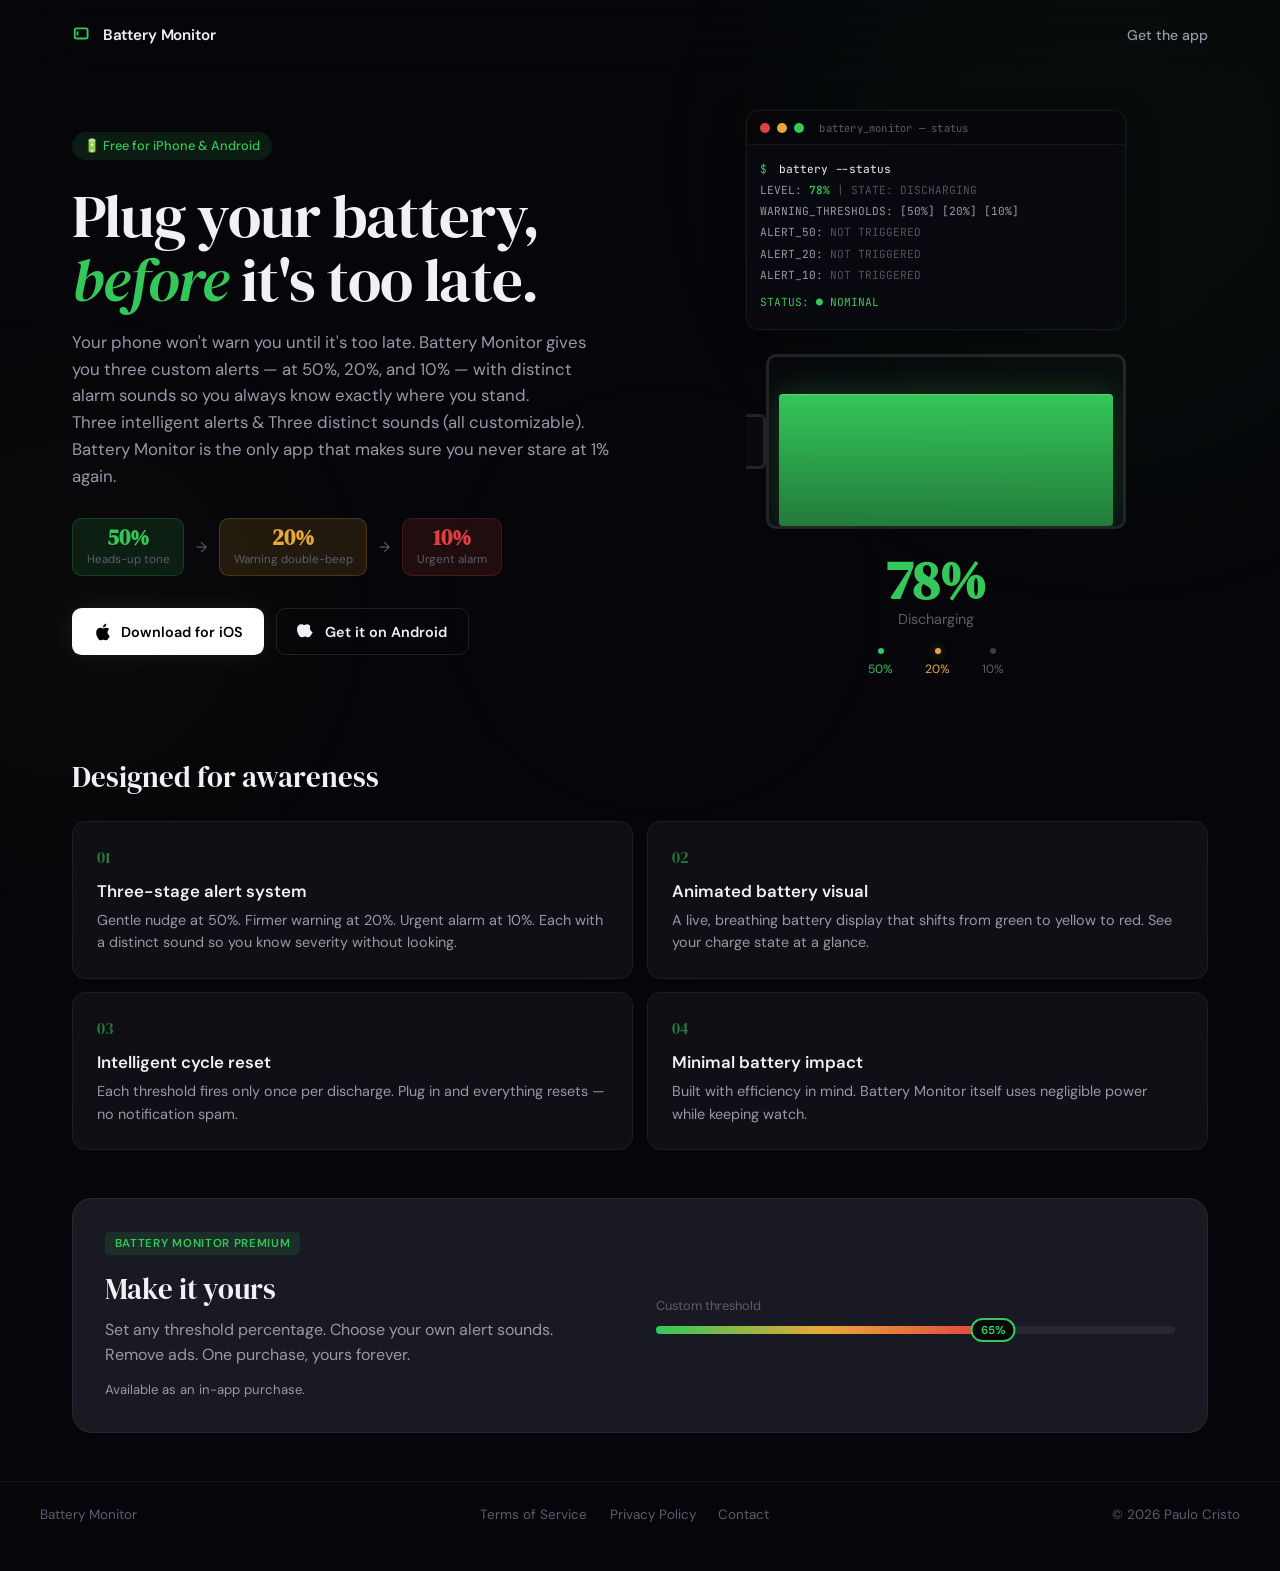
==== index.html @ 03c3da65 "first commit" ====
<!doctype html>
<html lang="en">
<head>
  <meta charset="UTF-8" />
  <meta name="viewport" content="width=device-width, initial-scale=1.0" />
  <title>Battery Monitor — Stay Charged. Stay Aware.</title>
  <meta name="description" content="Get custom battery alerts at 50%, 20%, and 10% before your phone dies. Battery Monitor warns you early with unique alarm sounds — free on iPhone and Android." />
  <meta name="keywords" content="battery monitor, battery alert, low battery warning, battery level tracker, battery health, charge reminder" />
  <link rel="canonical" href="https://pcristo.dev/battery-monitor/" />
  <meta property="og:type" content="website" />
  <meta property="og:url" content="https://pcristo.dev/battery-monitor/" />
  <meta property="og:title" content="Battery Monitor — Stay Charged. Stay Aware." />
  <meta property="og:description" content="Get custom battery alerts at 50%, 20%, and 10% before your phone dies. Free on iPhone and Android." />
  <meta name="twitter:card" content="summary" />
  <meta name="twitter:title" content="Battery Monitor — Stay Charged. Stay Aware." />
  <meta name="twitter:description" content="Get custom battery alerts at 50%, 20%, and 10% before your phone dies. Free on iPhone and Android." />
  <link rel="preconnect" href="https://fonts.googleapis.com" />
  <link rel="preconnect" href="https://fonts.gstatic.com" crossorigin />
  <link href="https://fonts.googleapis.com/css2?family=DM+Sans:opsz,wght@9..40,300;9..40,400;9..40,500;9..40,600;9..40,700&family=DM+Serif+Display:ital@0;1&family=JetBrains+Mono:wght@400;500;600;700&display=swap" rel="stylesheet" />
  <link rel="stylesheet" href="styles.css" />
</head>
<body>
  <div class="bg-ambient" aria-hidden="true">
    <div class="glow glow-1"></div>
    <div class="glow glow-2"></div>
    <div class="glow glow-3"></div>
  </div>

  <header class="topbar">
    <a href="#" class="logo">
      <span class="logo-mark" aria-hidden="true">
        <svg width="22" height="22" viewBox="0 0 24 24" fill="none"><rect x="3" y="7" width="14" height="11" rx="2" stroke="currentColor" stroke-width="2"/><line x1="6" y1="11" x2="6" y2="14" stroke="currentColor" stroke-width="2" stroke-linecap="round"/></svg>
      </span>
      <span class="logo-text">Battery Monitor</span>
    </a>
    <a class="nav-link" href="#download">Get the app</a>
  </header>

  <main>
    <section class="hero">
      <div class="hero-text">
        <span class="badge">🔋 Free for iPhone &amp; Android</span>
        <h1>Plug your battery,<br><em>before</em> it's too late.</h1>
        <p class="subhead">
          Your phone won't warn you until it's too late. Battery Monitor gives you three custom alerts — at 50%, 20%, and 10% — with distinct alarm sounds so you always know exactly where you stand.
          <br/>Three intelligent alerts & Three distinct sounds (all customizable). <br/>Battery Monitor is the only app that makes sure you
          never stare at 1% again.
        </p>
        <div class="threshold-row">
          <div class="thresh thresh-safe">
            <span class="thresh-pct">50%</span>
            <span class="thresh-label">Heads-up tone</span>
          </div>
          <div class="thresh-sep" aria-hidden="true">→</div>
          <div class="thresh thresh-warn">
            <span class="thresh-pct">20%</span>
            <span class="thresh-label">Warning double-beep</span>
          </div>
          <div class="thresh-sep" aria-hidden="true">→</div>
          <div class="thresh thresh-critical">
            <span class="thresh-pct">10%</span>
            <span class="thresh-label">Urgent alarm</span>
          </div>
        </div>
        <div class="cta-row" id="download">
          <a class="btn btn-dark" href="https://apps.apple.com/us/app/battery-monitor-pal/id6785798331" target="_blank" rel="noreferrer noopener">
            <svg width="20" height="20" viewBox="0 0 24 24" fill="currentColor"><path d="M18.71 19.5c-.83 1.24-1.71 2.45-3.05 2.47-1.34.03-1.77-.79-3.29-.79-1.53 0-2 .77-3.27.82-1.31.05-2.3-1.32-3.14-2.53C4.25 17 2.94 12.45 4.7 9.39c.87-1.52 2.43-2.48 4.12-2.51 1.28-.02 2.5.87 3.29.87.78 0 2.26-1.07 3.8-.91.65.03 2.47.26 3.64 1.98-.09.06-2.17 1.28-2.15 3.81.03 3.02 2.65 4.03 2.68 4.04-.03.07-.42 1.44-1.38 2.83M13 3.5c.73-.83 1.94-1.46 2.94-1.5.13 1.17-.34 2.35-1.04 3.19-.69.85-1.83 1.51-2.95 1.42-.15-1.15.41-2.35 1.05-3.11z"/></svg>
            Download for iOS
          </a>
          <a class="btn btn-outline" href="#" target="_blank" rel="noreferrer noopener">
            <svg width="20" height="20" viewBox="0 0 24 24" fill="currentColor"><path d="M17.523 2.264c-.454.5-2.01 1.74-2.01 4.87 0 3.62 3.18 4.88 3.22 4.88-.02.11-.5 1.72-1.65 3.4-1 1.47-2.04 2.93-3.67 2.93-1.6 0-2.1-.95-3.92-.95-1.84 0-2.42.97-3.94.97-1.58 0-2.66-1.57-3.63-3.04-.98-1.5-1.88-4.12-1.88-6.55 0-3.9 2.54-5.96 5.03-5.96 1.33 0 2.43.87 3.26.87.8 0 2.05-1.01 3.48-1.01.59 0 2.7.05 3.9 2.07z"/></svg>
            Get it on Android
          </a>
        </div>
      </div>

      <div class="hero-visual">
        <!-- Terminal console -->
        <div class="hero-terminal" aria-hidden="true">
          <div class="term-header">
            <span class="term-dot term-dot-red"></span>
            <span class="term-dot term-dot-yellow"></span>
            <span class="term-dot term-dot-green"></span>
            <span class="term-title">battery_monitor — status</span>
          </div>
          <div class="term-body">
            <p><span class="term-prompt">$</span> battery --status</p>
            <p class="term-line">LEVEL: <span class="term-green">78%</span> <span class="term-dim">| STATE: DISCHARGING</span></p>
            <p class="term-line">WARNING_THRESHOLDS: [50%] [20%] [10%]</p>
            <p class="term-line">ALERT_50: <span class="term-dim">NOT TRIGGERED</span></p>
            <p class="term-line">ALERT_20: <span class="term-dim">NOT TRIGGERED</span></p>
            <p class="term-line">ALERT_10: <span class="term-dim">NOT TRIGGERED</span></p>
            <p class="term-status">STATUS: <span class="term-blink">● NOMINAL</span></p>
          </div>
        </div>

        <!-- Battery graphic -->
        <div class="battery-preview" aria-hidden="true">
          <div class="battery-shell">
            <div class="battery-cap"></div>
            <div class="battery-body">
              <div class="battery-fill"></div>
              <div class="battery-pulse-ring"></div>
            </div>
          </div>
          <div class="battery-label">
            <span class="battery-pct">78%</span>
            <span class="battery-state">Discharging</span>
          </div>
          <div class="battery-indicators">
            <span class="ind ind-done"><span></span>50%</span>
            <span class="ind ind-active"><span></span>20%</span>
            <span class="ind ind-pending"><span></span>10%</span>
          </div>
        </div>
      </div>
    </section>

    <section class="features">
      <h2 class="section-title">Designed for awareness</h2>
      <div class="features-grid">
        <article class="feature">
          <div class="feature-num">01</div>
          <h3>Three-stage alert system</h3>
          <p>Gentle nudge at 50%. Firmer warning at 20%. Urgent alarm at 10%. Each with a distinct sound so you know severity without looking.</p>
        </article>
        <article class="feature">
          <div class="feature-num">02</div>
          <h3>Animated battery visual</h3>
          <p>A live, breathing battery display that shifts from green to yellow to red. See your charge state at a glance.</p>
        </article>
        <article class="feature">
          <div class="feature-num">03</div>
          <h3>Intelligent cycle reset</h3>
          <p>Each threshold fires only once per discharge. Plug in and everything resets — no notification spam.</p>
        </article>
        <article class="feature">
          <div class="feature-num">04</div>
          <h3>Minimal battery impact</h3>
          <p>Built with efficiency in mind. Battery Monitor itself uses negligible power while keeping watch.</p>
        </article>
      </div>
    </section>

    <section class="premium">
      <div class="premium-wrap">
        <div class="premium-text">
          <span class="premium-chip">Battery Monitor Premium</span>
          <h2>Make it yours</h2>
          <p>Set any threshold percentage. Choose your own alert sounds. Remove ads. One purchase, yours forever.</p>
          <p class="premium-note">Available as an in-app purchase.</p>
        </div>
        <div class="premium-visual" aria-hidden="true">
          <div class="slider-visual">
            <span class="slider-label">Custom threshold</span>
            <div class="slider-track">
              <div class="slider-fill" style="width:65%"></div>
              <div class="slider-thumb" style="left:65%">65%</div>
            </div>
          </div>
        </div>
      </div>
    </section>
  </main>

  <footer class="footer">
    <div class="footer-content">
      <p class="footer-brand">Battery Monitor</p>
      <nav>
        <a href="./terms.html">Terms of Service</a>
        <span class="foot-dot">·</span>
        <a href="./privacy.html">Privacy Policy</a>
        <span class="foot-dot">·</span>
        <a href="mailto:paulocristo@me.com">Contact</a>
      </nav>
      <p class="footer-copy">© 2026 Paulo Cristo</p>
    </div>
  </footer>
</body>
</html>
---- styles.css ----
:root {
  --bg: #06060a;
  --surface: rgba(18, 18, 24, 0.8);
  --surface-solid: #121218;
  --surface-raised: rgba(28, 28, 38, 0.9);
  --border: rgba(255,255,255,0.06);
  --border-strong: rgba(255,255,255,0.1);
  --text: #f0f0f5;
  --text-secondary: #9898a8;
  --text-tertiary: #5c5c6e;
  --green: #34c759;
  --green-dim: rgba(52,199,89,0.12);
  --green-glow: rgba(52,199,89,0.25);
  --yellow: #e8a838;
  --yellow-dim: rgba(232,168,56,0.12);
  --red: #e04040;
  --red-dim: rgba(224,64,64,0.12);
  --font-display: "DM Serif Display", Georgia, serif;
  --font-body: "DM Sans", -apple-system, BlinkMacSystemFont, sans-serif;
  --radius-sm: 0.6rem;
  --radius: 0.85rem;
  --radius-lg: 1.25rem;
}

*, *::before, *::after { box-sizing: border-box; margin: 0; padding: 0; }
html { scroll-behavior: smooth; }

body {
  font-family: var(--font-body);
  color: var(--text);
  background: var(--bg);
  min-height: 100vh;
  overflow-x: hidden;
  -webkit-font-smoothing: antialiased;
}

/* Ambient glow background */
.bg-ambient { position: fixed; inset: 0; pointer-events: none; z-index: 0; overflow: hidden; }
.glow {
  position: absolute;
  border-radius: 50%;
  filter: blur(120px);
  opacity: 0.18;
}
.glow-1 { width: 600px; height: 600px; background: rgba(52,199,89,0.25); top: -15%; right: -10%; }
.glow-2 { width: 400px; height: 400px; background: rgba(232,168,56,0.15); bottom: 10%; left: -10%; }
.glow-3 { width: 300px; height: 300px; background: rgba(224,64,64,0.12); top: 50%; left: 40%; }

/* === TOPBAR === */
.topbar {
  position: relative; z-index: 2;
  display: flex; justify-content: space-between; align-items: center;
  max-width: 1200px; margin: 0 auto;
  padding: 1.35rem 2rem;
  backdrop-filter: blur(20px);
  -webkit-backdrop-filter: blur(20px);
}
.logo {
  display: flex; align-items: center; gap: 0.55rem;
  text-decoration: none; color: var(--text);
}
.logo-mark { color: var(--green); }
.logo-text { font-weight: 600; font-size: 0.95rem; letter-spacing: -0.01em; }
.nav-link {
  color: var(--text-secondary);
  text-decoration: none;
  font-size: 0.88rem;
  font-weight: 500;
  transition: color 0.2s;
}
.nav-link:hover { color: var(--text); }

/* === HERO === */
.hero {
  position: relative; z-index: 1;
  display: grid; grid-template-columns: 1fr 1fr;
  gap: 3rem; align-items: center;
  max-width: 1200px; margin: 0 auto;
  padding: 2.5rem 2rem 3rem;
}

.badge {
  display: inline-flex; align-items: center; gap: 0.35rem;
  font-size: 0.8rem; font-weight: 500;
  color: var(--green);
  background: var(--green-dim);
  padding: 0.35rem 0.75rem;
  border-radius: 999px;
  margin-bottom: 1.5rem;
}
h1 {
  font-family: var(--font-display);
  font-size: clamp(2.2rem, 5vw, 3.8rem);
  line-height: 1.06;
  font-weight: 400;
  letter-spacing: -0.015em;
  margin-bottom: 1rem;
}
h1 em { font-style: italic; color: var(--green); }
.subhead {
  color: var(--text-secondary);
  font-size: 1.05rem;
  line-height: 1.6;
  max-width: 46ch;
  margin-bottom: 1.75rem;
}

/* Threshold row */
.threshold-row {
  display: flex; align-items: center; gap: 0.75rem;
  margin-bottom: 2rem;
  flex-wrap: wrap;
}
.thresh {
  padding: 0.5rem 0.85rem;
  border-radius: var(--radius-sm);
  text-align: center;
  min-width: 90px;
}
.thresh-pct {
  display: block;
  font-family: var(--font-display);
  font-size: 1.4rem;
  line-height: 1;
  font-weight: 700;
}
.thresh-label { font-size: 0.72rem; color: var(--text-tertiary); display: block; margin-top: 0.15rem; }
.thresh-safe { background: var(--green-dim); border: 1px solid rgba(52,199,89,0.2); }
.thresh-safe .thresh-pct { color: var(--green); }
.thresh-warn { background: var(--yellow-dim); border: 1px solid rgba(232,168,56,0.2); }
.thresh-warn .thresh-pct { color: var(--yellow); }
.thresh-critical { background: var(--red-dim); border: 1px solid rgba(224,64,64,0.2); }
.thresh-critical .thresh-pct { color: var(--red); }
.thresh-sep { color: var(--text-tertiary); font-size: 0.9rem; }

.cta-row { display: flex; flex-wrap: wrap; gap: 0.75rem; }
.btn {
  display: inline-flex; align-items: center; gap: 0.5rem;
  padding: 0.8rem 1.3rem;
  border-radius: var(--radius-sm);
  font-size: 0.9rem;
  font-weight: 600;
  text-decoration: none;
  transition: all 0.2s ease;
  font-family: var(--font-body);
}
.btn-dark {
  background: #fff; color: #000;
  box-shadow: 0 0 24px rgba(255,255,255,0.08);
}
.btn-dark:hover { transform: translateY(-1px); box-shadow: 0 0 32px rgba(255,255,255,0.14); }
.btn-outline {
  background: transparent; color: var(--text);
  border: 1px solid var(--border-strong);
}
.btn-outline:hover { background: rgba(255,255,255,0.04); border-color: rgba(255,255,255,0.18); }

/* === HERO VISUAL (terminal + battery stacked) === */
.hero-visual {
  display: flex;
  flex-direction: column;
  align-items: center;
  gap: 1.5rem;
}

/* === TERMINAL CONSOLE === */
.hero-terminal {
  width: 100%;
  max-width: 380px;
  background: rgba(10, 10, 16, 0.85);
  border: 1px solid var(--border);
  border-radius: var(--radius);
  overflow: hidden;
  backdrop-filter: blur(20px);
  -webkit-backdrop-filter: blur(20px);
  box-shadow: 0 8px 32px rgba(0,0,0,0.4), 0 0 0 1px rgba(52,199,89,0.06);
}
.term-header {
  display: flex;
  align-items: center;
  gap: 0.45rem;
  padding: 0.6rem 0.8rem;
  background: rgba(0,0,0,0.3);
  border-bottom: 1px solid var(--border);
}
.term-dot {
  width: 10px; height: 10px;
  border-radius: 50%;
}
.term-dot-red { background: #e04040; }
.term-dot-yellow { background: #e8a838; }
.term-dot-green { background: #34c759; }
.term-title {
  margin-left: 0.5rem;
  font-family: "JetBrains Mono", "SF Mono", "Fira Code", monospace;
  font-size: 0.66rem;
  color: var(--text-tertiary);
  letter-spacing: 0.02em;
}
.term-body {
  padding: 0.9rem 0.8rem;
  font-family: "JetBrains Mono", "SF Mono", "Fira Code", monospace;
  font-size: 0.7rem;
  line-height: 1.75;
}
.term-body p { margin-bottom: 0.1rem; }
.term-prompt { color: var(--green); margin-right: 0.35rem; }
.term-line { color: var(--text-secondary); }
.term-green { color: var(--green); font-weight: 600; }
.term-dim { color: #52525b; }
.term-status {
  margin-top: 0.5rem;
  color: var(--green);
}
.term-blink { animation: termBlink 2s step-end infinite; }
@keyframes termBlink { 50% { opacity: 0.3; } }
.battery-preview {
  width: 100%;
  max-width: 380px;
  text-align: center;
  position: relative;
}
.battery-shell {
  display: flex; align-items: center;
  position: relative;
}
.battery-body {
  flex: 1;
  height: 175px;
  border: 3px solid var(--border-strong);
  border-radius: 10px;
  position: relative;
  overflow: hidden;
  background: rgba(255,255,255,0.02);
}
.battery-cap {
  width: 20px; height: 55px;
  border: 3px solid var(--border-strong);
  border-left: none;
  border-radius: 0 6px 6px 0;
  background: rgba(255,255,255,0.02);
}
.battery-fill {
  position: absolute;
  bottom: 0; left: 10px; right: 10px;
  height: 78%;
  background: linear-gradient(180deg, var(--green) 0%, rgba(52,199,89,0.6) 100%);
  border-radius: 4px;
  animation: fillPulse 3s ease-in-out infinite;
  box-shadow: 0 0 30px var(--green-glow), inset 0 1px 0 rgba(255,255,255,0.2);
}
@keyframes fillPulse {
  0%, 100% { box-shadow: 0 0 20px var(--green-glow), inset 0 1px 0 rgba(255,255,255,0.2); }
  50% { box-shadow: 0 0 40px var(--green-glow), inset 0 1px 0 rgba(255,255,255,0.3); }
}
.battery-pulse-ring {
  position: absolute;
  inset: -8px;
  border-radius: 14px;
  border: 1.5px solid rgba(52,199,89,0.3);
  animation: ringPulse 3s ease-in-out infinite;
}
@keyframes ringPulse {
  0%, 100% { opacity: 0.4; transform: scale(1); }
  50% { opacity: 0.15; transform: scale(1.04); }
}
.battery-label {
  margin-top: 1.5rem;
}
.battery-pct {
  font-family: var(--font-display);
  font-size: 3.4rem;
  font-weight: 700;
  color: var(--green);
  line-height: 1;
}
.battery-state {
  display: block;
  font-size: 0.9rem;
  color: var(--text-tertiary);
  margin-top: 0.2rem;
}
.battery-indicators {
  display: flex; justify-content: center; gap: 2rem;
  margin-top: 1.25rem;
}
.ind {
  display: flex; flex-direction: column; align-items: center; gap: 0.4rem;
  font-size: 0.75rem; color: var(--text-tertiary);
}
.ind span {
  width: 6px; height: 6px; border-radius: 50%;
}
.ind-done span { background: var(--green); }
.ind-done { color: var(--green); }
.ind-active span { background: var(--yellow); box-shadow: 0 0 8px rgba(232,168,56,0.5); animation: blink 2s step-end infinite; }
.ind-active { color: var(--yellow); }
.ind-pending span { background: #3a3a45; }

@keyframes blink { 50% { opacity: 0.3; } }

/* === FEATURES === */
.features {
  position: relative; z-index: 1;
  max-width: 1200px; margin: 0 auto;
  padding: 2rem 2rem 3rem;
}
.section-title {
  font-family: var(--font-display);
  font-size: 1.8rem;
  font-weight: 400;
  margin-bottom: 1.5rem;
}
.features-grid {
  display: grid; grid-template-columns: repeat(2, 1fr);
  gap: 0.85rem;
}
.feature {
  background: var(--surface);
  border: 1px solid var(--border);
  border-radius: var(--radius);
  padding: 1.5rem;
  backdrop-filter: blur(20px);
  -webkit-backdrop-filter: blur(20px);
  transition: border-color 0.2s, transform 0.2s;
}
.feature:hover { border-color: var(--border-strong); transform: translateY(-2px); }
.feature-num {
  font-family: var(--font-display);
  font-size: 1rem;
  color: var(--green);
  margin-bottom: 0.75rem;
  opacity: 0.6;
}
.feature h3 {
  font-size: 1.05rem;
  font-weight: 600;
  margin-bottom: 0.45rem;
}
.feature p {
  color: var(--text-secondary);
  font-size: 0.9rem;
  line-height: 1.55;
}

/* === PREMIUM === */
.premium {
  position: relative; z-index: 1;
  max-width: 1200px; margin: 0 auto;
  padding: 0 2rem 3rem;
}
.premium-wrap {
  display: grid; grid-template-columns: 1fr 1fr;
  gap: 2rem; align-items: center;
  background: var(--surface-raised);
  border: 1px solid var(--border);
  border-radius: var(--radius-lg);
  padding: 2rem;
  backdrop-filter: blur(20px);
  -webkit-backdrop-filter: blur(20px);
}
.premium-chip {
  display: inline-block;
  font-size: 0.72rem;
  font-weight: 600;
  letter-spacing: 0.06em;
  text-transform: uppercase;
  color: var(--green);
  background: var(--green-dim);
  padding: 0.25rem 0.6rem;
  border-radius: 0.3rem;
  margin-bottom: 0.85rem;
}
.premium-text h2 {
  font-family: var(--font-display);
  font-size: 1.8rem;
  font-weight: 400;
  margin-bottom: 0.6rem;
}
.premium-text p {
  color: var(--text-secondary);
  line-height: 1.55;
  max-width: 42ch;
}
.premium-note { font-size: 0.82rem; color: var(--text-tertiary); margin-top: 0.75rem; }

/* Slider visual */
.slider-visual { padding: 1rem 0; }
.slider-label { font-size: 0.8rem; color: var(--text-tertiary); margin-bottom: 0.75rem; display: block; }
.slider-track {
  height: 8px;
  background: rgba(255,255,255,0.06);
  border-radius: 999px;
  position: relative;
}
.slider-fill {
  height: 100%;
  background: linear-gradient(90deg, var(--green), var(--yellow), var(--red));
  border-radius: 999px;
  animation: sliderMove 4s ease-in-out infinite;
}
@keyframes sliderMove {
  0%, 100% { width: 65%; }
  50% { width: 30%; }
}
.slider-thumb {
  position: absolute; top: 50%; transform: translate(-50%, -50%);
  background: var(--bg);
  border: 2px solid var(--green);
  color: var(--green);
  font-size: 0.72rem;
  font-weight: 700;
  padding: 0.15rem 0.5rem;
  border-radius: 999px;
  white-space: nowrap;
  animation: thumbMove 4s ease-in-out infinite;
}
@keyframes thumbMove {
  0%, 100% { left: 65%; border-color: var(--green); color: var(--green); }
  50% { left: 30%; border-color: var(--yellow); color: var(--yellow); }
}

/* === FOOTER === */
.footer {
  position: relative; z-index: 1;
  border-top: 1px solid var(--border);
  padding: 1.5rem 2rem 3rem;
}
.footer-content {
  max-width: 1200px; margin: 0 auto;
  display: flex; justify-content: space-between; align-items: center;
  flex-wrap: wrap; gap: 0.75rem;
  color: var(--text-tertiary);
  font-size: 0.84rem;
}
.footer nav { display: flex; align-items: center; gap: 0.6rem; }
.footer a { color: var(--text-tertiary); text-decoration: none; transition: color 0.2s; }
.footer a:hover { color: var(--text); }
.foot-dot { color: rgba(255,255,255,0.1); }

/* === RESPONSIVE === */
@media (max-width: 920px) {
  .hero { grid-template-columns: 1fr; gap: 2rem; padding: 1rem 1.25rem 1.5rem; }
  .features-grid { grid-template-columns: 1fr; }
  .premium-wrap { grid-template-columns: 1fr; }
  .features { padding: 0 1.25rem 1.5rem; }
  .premium { padding: 0 1.25rem 2rem; }
  .footer-content { flex-direction: column; text-align: center; }
  .topbar { padding: 1rem 1.25rem; }
  .hero-visual { order: -1; }
  .hero-terminal { max-width: 320px; }
  .battery-preview { max-width: 320px; }
  .battery-body { height: 140px; }
  .battery-cap { height: 44px; width: 16px; }
  .battery-pct { font-size: 2.6rem; }
}
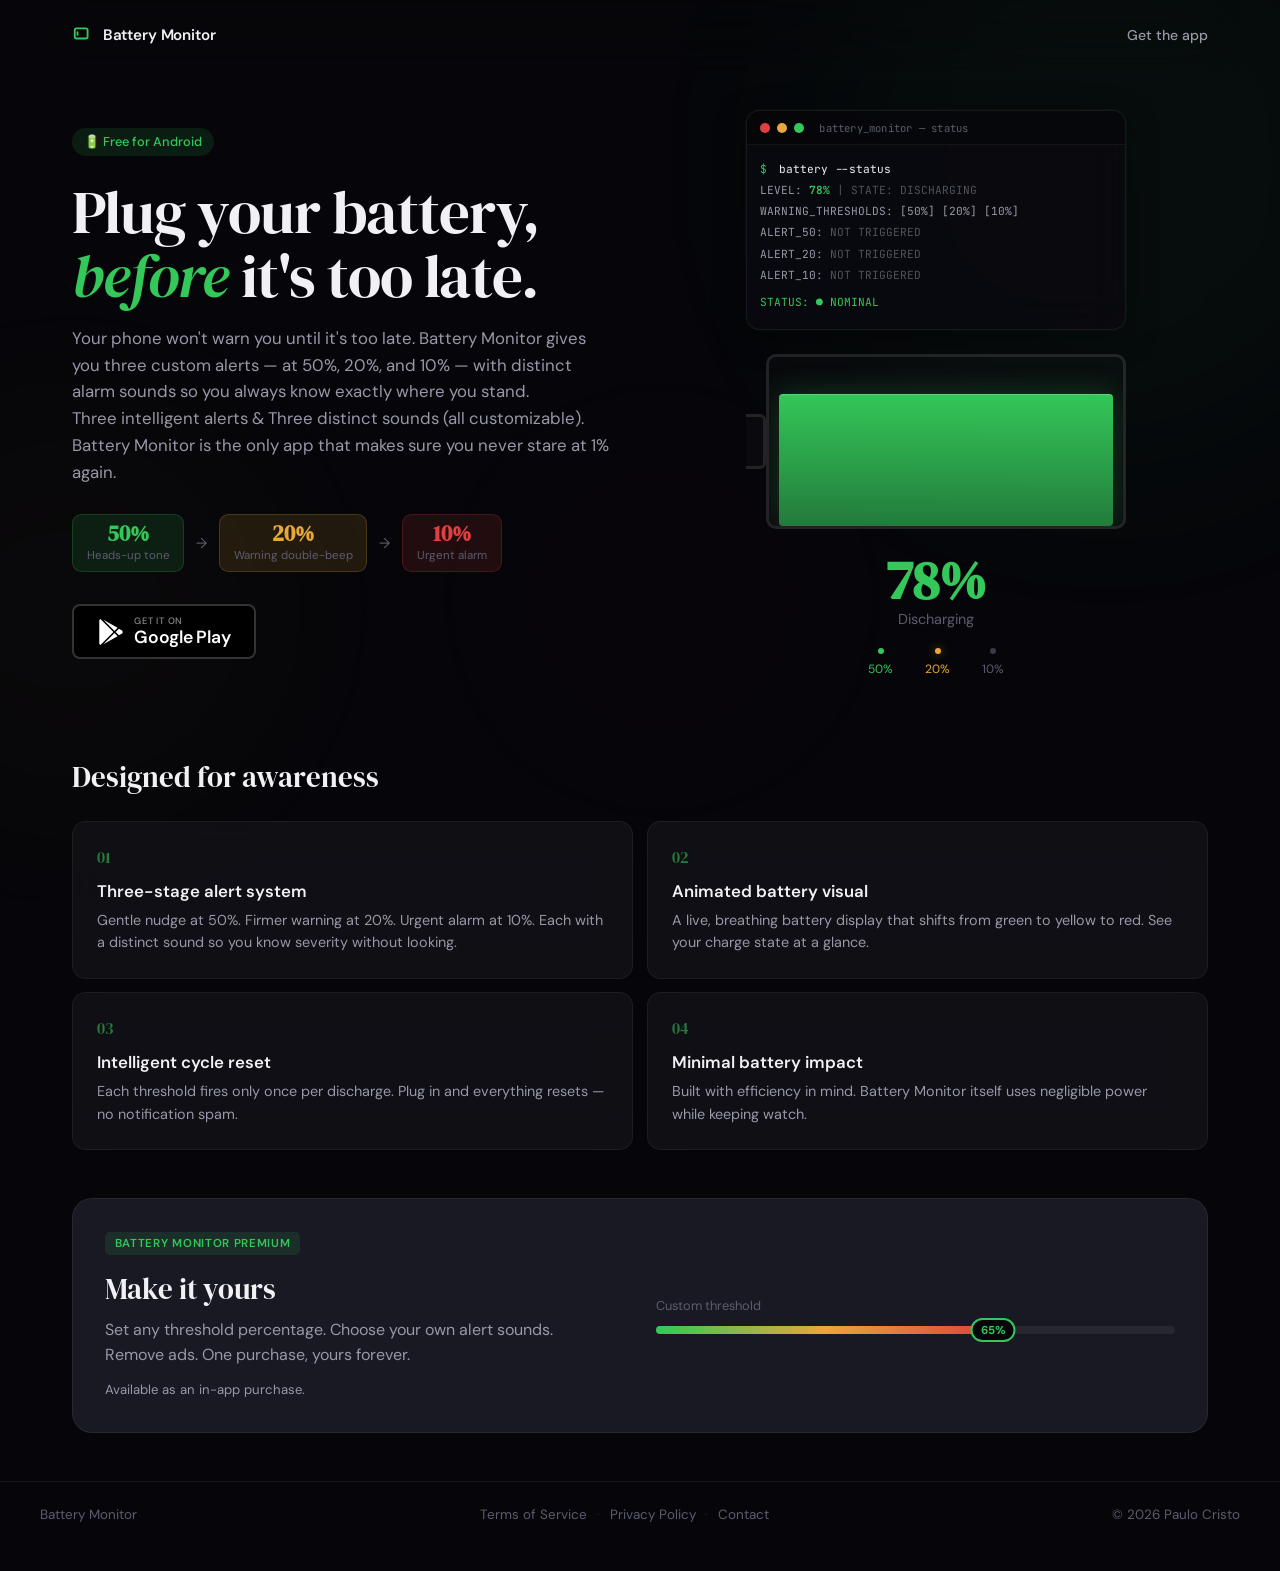
==== commit 4c521fbb: "update cta styles and remove ios refs" ====
--- a/index.html
+++ b/index.html
@@ -4,16 +4,16 @@
   <meta charset="UTF-8" />
   <meta name="viewport" content="width=device-width, initial-scale=1.0" />
   <title>Battery Monitor — Stay Charged. Stay Aware.</title>
-  <meta name="description" content="Get custom battery alerts at 50%, 20%, and 10% before your phone dies. Battery Monitor warns you early with unique alarm sounds — free on iPhone and Android." />
+  <meta name="description" content="Get custom battery alerts at 50%, 20%, and 10% before your phone dies. Battery Monitor warns you early with unique alarm sounds — free on Android." />
   <meta name="keywords" content="battery monitor, battery alert, low battery warning, battery level tracker, battery health, charge reminder" />
   <link rel="canonical" href="https://pcristo.dev/battery-monitor/" />
   <meta property="og:type" content="website" />
   <meta property="og:url" content="https://pcristo.dev/battery-monitor/" />
   <meta property="og:title" content="Battery Monitor — Stay Charged. Stay Aware." />
-  <meta property="og:description" content="Get custom battery alerts at 50%, 20%, and 10% before your phone dies. Free on iPhone and Android." />
+  <meta property="og:description" content="Get custom battery alerts at 50%, 20%, and 10% before your phone dies. Free on Android." />
   <meta name="twitter:card" content="summary" />
   <meta name="twitter:title" content="Battery Monitor — Stay Charged. Stay Aware." />
-  <meta name="twitter:description" content="Get custom battery alerts at 50%, 20%, and 10% before your phone dies. Free on iPhone and Android." />
+  <meta name="twitter:description" content="Get custom battery alerts at 50%, 20%, and 10% before your phone dies. Free on Android." />
   <link rel="preconnect" href="https://fonts.googleapis.com" />
   <link rel="preconnect" href="https://fonts.gstatic.com" crossorigin />
   <link href="https://fonts.googleapis.com/css2?family=DM+Sans:opsz,wght@9..40,300;9..40,400;9..40,500;9..40,600;9..40,700&family=DM+Serif+Display:ital@0;1&family=JetBrains+Mono:wght@400;500;600;700&display=swap" rel="stylesheet" />
@@ -39,7 +39,7 @@
   <main>
     <section class="hero">
       <div class="hero-text">
-        <span class="badge">🔋 Free for iPhone &amp; Android</span>
+        <span class="badge">🔋 Free for Android</span>
         <h1>Plug your battery,<br><em>before</em> it's too late.</h1>
         <p class="subhead">
           Your phone won't warn you until it's too late. Battery Monitor gives you three custom alerts — at 50%, 20%, and 10% — with distinct alarm sounds so you always know exactly where you stand.
@@ -63,13 +63,12 @@
           </div>
         </div>
         <div class="cta-row" id="download">
-          <a class="btn btn-dark" href="https://apps.apple.com/us/app/battery-monitor-pal/id6785798331" target="_blank" rel="noreferrer noopener">
-            <svg width="20" height="20" viewBox="0 0 24 24" fill="currentColor"><path d="M18.71 19.5c-.83 1.24-1.71 2.45-3.05 2.47-1.34.03-1.77-.79-3.29-.79-1.53 0-2 .77-3.27.82-1.31.05-2.3-1.32-3.14-2.53C4.25 17 2.94 12.45 4.7 9.39c.87-1.52 2.43-2.48 4.12-2.51 1.28-.02 2.5.87 3.29.87.78 0 2.26-1.07 3.8-.91.65.03 2.47.26 3.64 1.98-.09.06-2.17 1.28-2.15 3.81.03 3.02 2.65 4.03 2.68 4.04-.03.07-.42 1.44-1.38 2.83M13 3.5c.73-.83 1.94-1.46 2.94-1.5.13 1.17-.34 2.35-1.04 3.19-.69.85-1.83 1.51-2.95 1.42-.15-1.15.41-2.35 1.05-3.11z"/></svg>
-            Download for iOS
-          </a>
-          <a class="btn btn-outline" href="#" target="_blank" rel="noreferrer noopener">
-            <svg width="20" height="20" viewBox="0 0 24 24" fill="currentColor"><path d="M17.523 2.264c-.454.5-2.01 1.74-2.01 4.87 0 3.62 3.18 4.88 3.22 4.88-.02.11-.5 1.72-1.65 3.4-1 1.47-2.04 2.93-3.67 2.93-1.6 0-2.1-.95-3.92-.95-1.84 0-2.42.97-3.94.97-1.58 0-2.66-1.57-3.63-3.04-.98-1.5-1.88-4.12-1.88-6.55 0-3.9 2.54-5.96 5.03-5.96 1.33 0 2.43.87 3.26.87.8 0 2.05-1.01 3.48-1.01.59 0 2.7.05 3.9 2.07z"/></svg>
-            Get it on Android
+          <a class="btn btn-google-play" href="https://play.google.com/store/apps/details?id=com.pcdreams.batterymonitor" target="_blank" rel="noreferrer noopener">
+            <svg class="gp-icon" width="26" height="26" viewBox="0 0 512 512" fill="currentColor"><path d="M325.3 234.3L104.6 13l280.8 161.2-60.1 60.1zM47 0C34 6.8 25.3 19.2 25.3 35.3v441.3c0 16.1 8.7 28.5 21.7 35.3l256.6-256L47 0zm425.2 225.6l-58.9-34.1-65.7 64.5 65.7 64.5 60.1-34.1c18-14.3 18-46.5-1.2-60.8zM104.6 499l280.8-161.2-60.1-60.1L104.6 499z"/></svg>
+            <span class="gp-text">
+              <span class="gp-get">GET IT ON</span>
+              <span class="gp-store">Google Play</span>
+            </span>
           </a>
         </div>
       </div>
--- a/styles.css
+++ b/styles.css
@@ -155,6 +155,57 @@
 }
 .btn-outline:hover { background: rgba(255,255,255,0.04); border-color: rgba(255,255,255,0.18); }
 
+/* Google Play Store button */
+.btn-google-play {
+  display: inline-flex;
+  align-items: center;
+  gap: 0.65rem;
+  padding: 0.65rem 1.5rem;
+  background: #000;
+  color: #fff;
+  border: 2px solid rgba(255,255,255,0.2);
+  border-radius: 8px;
+  font-family: var(--font-body);
+  text-decoration: none;
+  transition: all 0.25s ease;
+  box-shadow: 0 0 0 0 rgba(66,133,244,0);
+}
+.btn-google-play:hover {
+  border-color: rgba(66,133,244,0.6);
+  box-shadow: 0 0 28px rgba(66,133,244,0.25), 0 4px 16px rgba(0,0,0,0.4);
+  transform: translateY(-2px);
+}
+.btn-google-play:active {
+  transform: translateY(0);
+  box-shadow: 0 0 12px rgba(66,133,244,0.15);
+}
+.gp-icon {
+  flex-shrink: 0;
+  color: #fff;
+  transition: transform 0.25s ease;
+}
+.btn-google-play:hover .gp-icon {
+  transform: scale(1.08);
+}
+.gp-text {
+  display: flex;
+  flex-direction: column;
+  align-items: flex-start;
+  line-height: 1.15;
+}
+.gp-get {
+  font-size: 0.58rem;
+  font-weight: 500;
+  letter-spacing: 0.08em;
+  color: rgba(255,255,255,0.55);
+}
+.gp-store {
+  font-size: 1.1rem;
+  font-weight: 600;
+  letter-spacing: -0.01em;
+  color: #fff;
+}
+
 /* === HERO VISUAL (terminal + battery stacked) === */
 .hero-visual {
   display: flex;
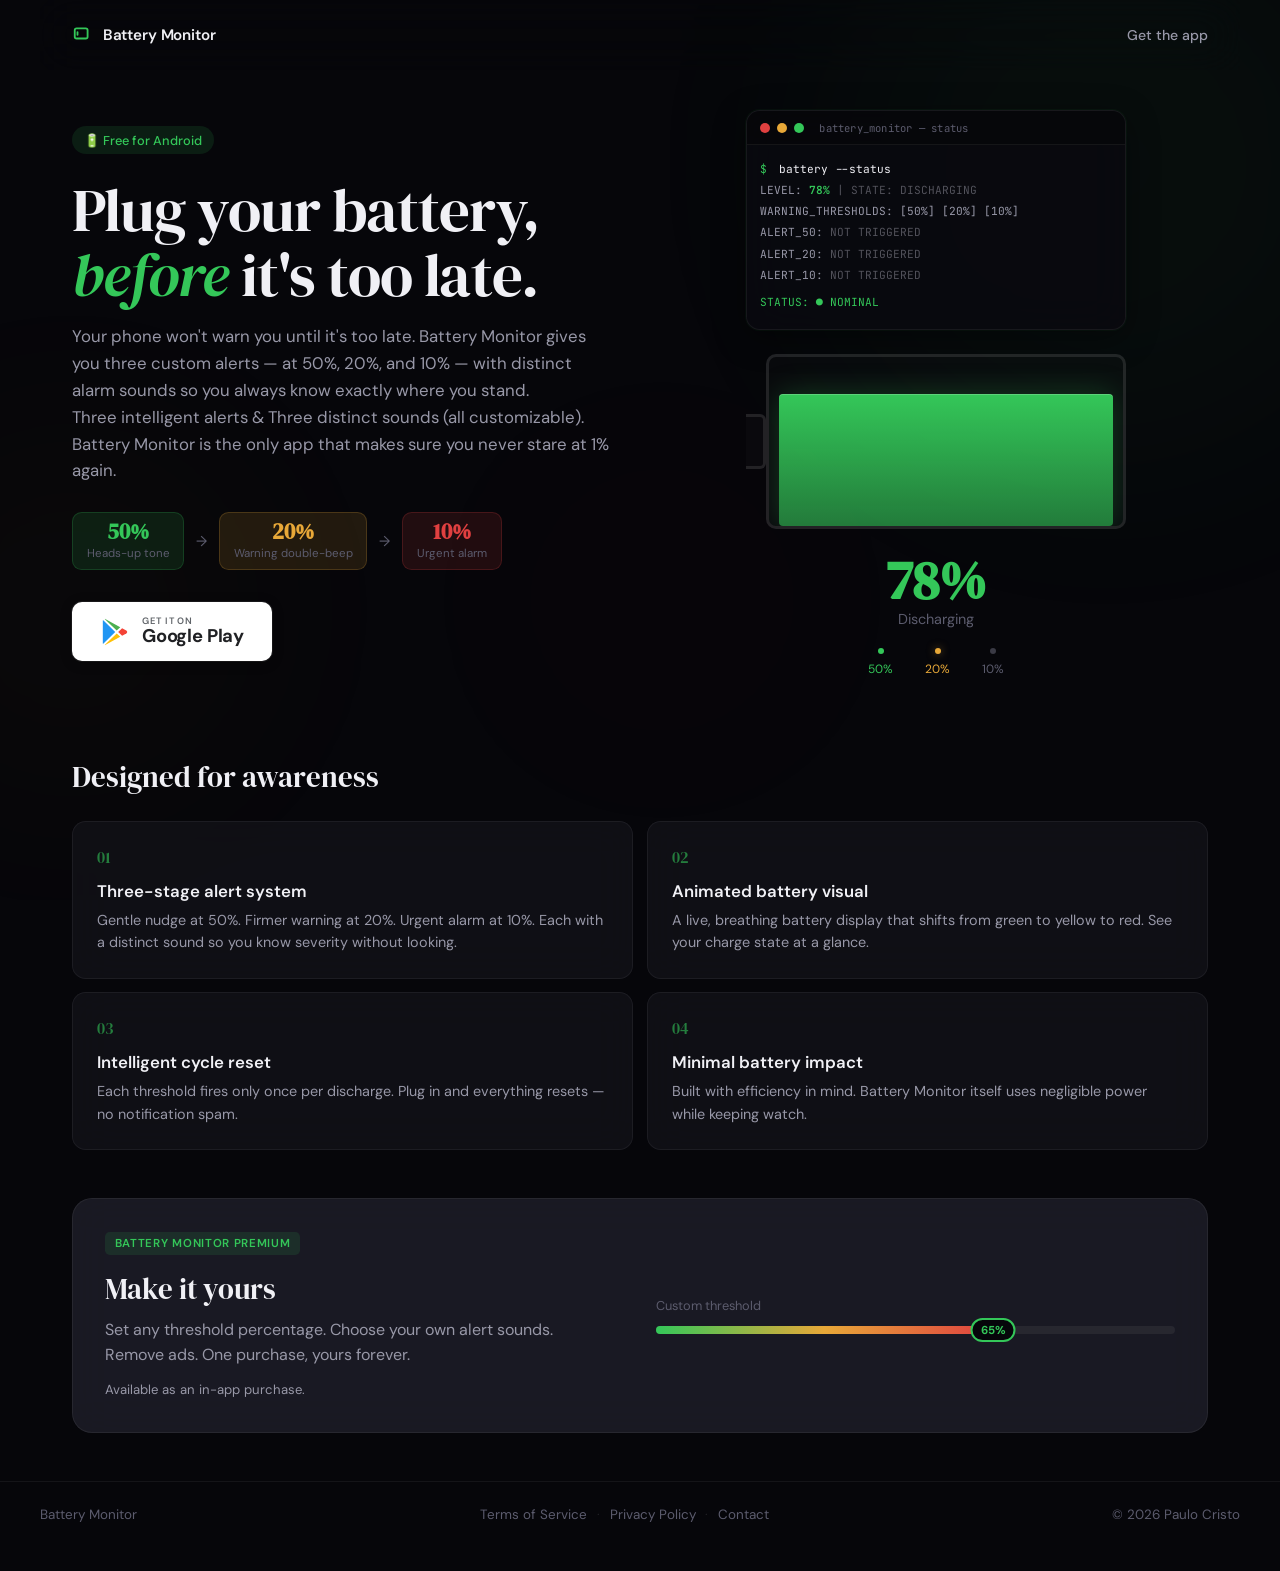
==== commit 668d967d: "update cta styles and remove ios refs" ====
--- a/index.html
+++ b/index.html
@@ -64,7 +64,7 @@
         </div>
         <div class="cta-row" id="download">
           <a class="btn btn-google-play" href="https://play.google.com/store/apps/details?id=com.pcdreams.batterymonitor" target="_blank" rel="noreferrer noopener">
-            <svg class="gp-icon" width="26" height="26" viewBox="0 0 512 512" fill="currentColor"><path d="M325.3 234.3L104.6 13l280.8 161.2-60.1 60.1zM47 0C34 6.8 25.3 19.2 25.3 35.3v441.3c0 16.1 8.7 28.5 21.7 35.3l256.6-256L47 0zm425.2 225.6l-58.9-34.1-65.7 64.5 65.7 64.5 60.1-34.1c18-14.3 18-46.5-1.2-60.8zM104.6 499l280.8-161.2-60.1-60.1L104.6 499z"/></svg>
+            <svg class="gp-icon" width="30" height="30" viewBox="0 0 512 512" xmlns="http://www.w3.org/2000/svg"><path d="M48 59.49v393a4.33 4.33 0 0 0 7.37 3.07L260 256 55.37 56.42A4.33 4.33 0 0 0 48 59.49z" fill="#2196F3"/><path d="M345.8 174 89.22 32.64l-.16-.09c-4.42-2.4-8.62 3.58-5 7.06l201.13 192.32z" fill="#4CAF50"/><path d="M84.08 472.39c-3.64 3.48.56 9.46 5 7.06l.16-.09L345.8 338l-60.61-57.95z" fill="#FFC107"/><path d="M449.38 231l-71.65-39.46L310.36 256l67.37 64.43L449.38 281c19.49-10.77 19.49-39.23 0-50z" fill="#F44336"/></svg>
             <span class="gp-text">
               <span class="gp-get">GET IT ON</span>
               <span class="gp-store">Google Play</span>
--- a/styles.css
+++ b/styles.css
@@ -159,29 +159,27 @@
 .btn-google-play {
   display: inline-flex;
   align-items: center;
-  gap: 0.65rem;
-  padding: 0.65rem 1.5rem;
-  background: #000;
-  color: #fff;
-  border: 2px solid rgba(255,255,255,0.2);
-  border-radius: 8px;
+  gap: 0.75rem;
+  padding: 0.85rem 1.75rem;
+  background: #fff;
+  color: #202124;
+  border: none;
+  border-radius: 10px;
   font-family: var(--font-body);
   text-decoration: none;
   transition: all 0.25s ease;
-  box-shadow: 0 0 0 0 rgba(66,133,244,0);
+  box-shadow: 0 2px 12px rgba(0,0,0,0.3), 0 0 0 1px rgba(255,255,255,0.08);
 }
 .btn-google-play:hover {
-  border-color: rgba(66,133,244,0.6);
-  box-shadow: 0 0 28px rgba(66,133,244,0.25), 0 4px 16px rgba(0,0,0,0.4);
   transform: translateY(-2px);
+  box-shadow: 0 6px 24px rgba(0,0,0,0.4), 0 0 0 1px rgba(255,255,255,0.15), 0 0 40px rgba(66,133,244,0.2);
 }
 .btn-google-play:active {
   transform: translateY(0);
-  box-shadow: 0 0 12px rgba(66,133,244,0.15);
+  box-shadow: 0 1px 6px rgba(0,0,0,0.3);
 }
 .gp-icon {
   flex-shrink: 0;
-  color: #fff;
   transition: transform 0.25s ease;
 }
 .btn-google-play:hover .gp-icon {
@@ -195,15 +193,15 @@
 }
 .gp-get {
   font-size: 0.58rem;
-  font-weight: 500;
-  letter-spacing: 0.08em;
-  color: rgba(255,255,255,0.55);
+  font-weight: 600;
+  letter-spacing: 0.1em;
+  color: #5f6368;
 }
 .gp-store {
-  font-size: 1.1rem;
-  font-weight: 600;
+  font-size: 1.15rem;
+  font-weight: 700;
   letter-spacing: -0.01em;
-  color: #fff;
+  color: #202124;
 }
 
 /* === HERO VISUAL (terminal + battery stacked) === */
